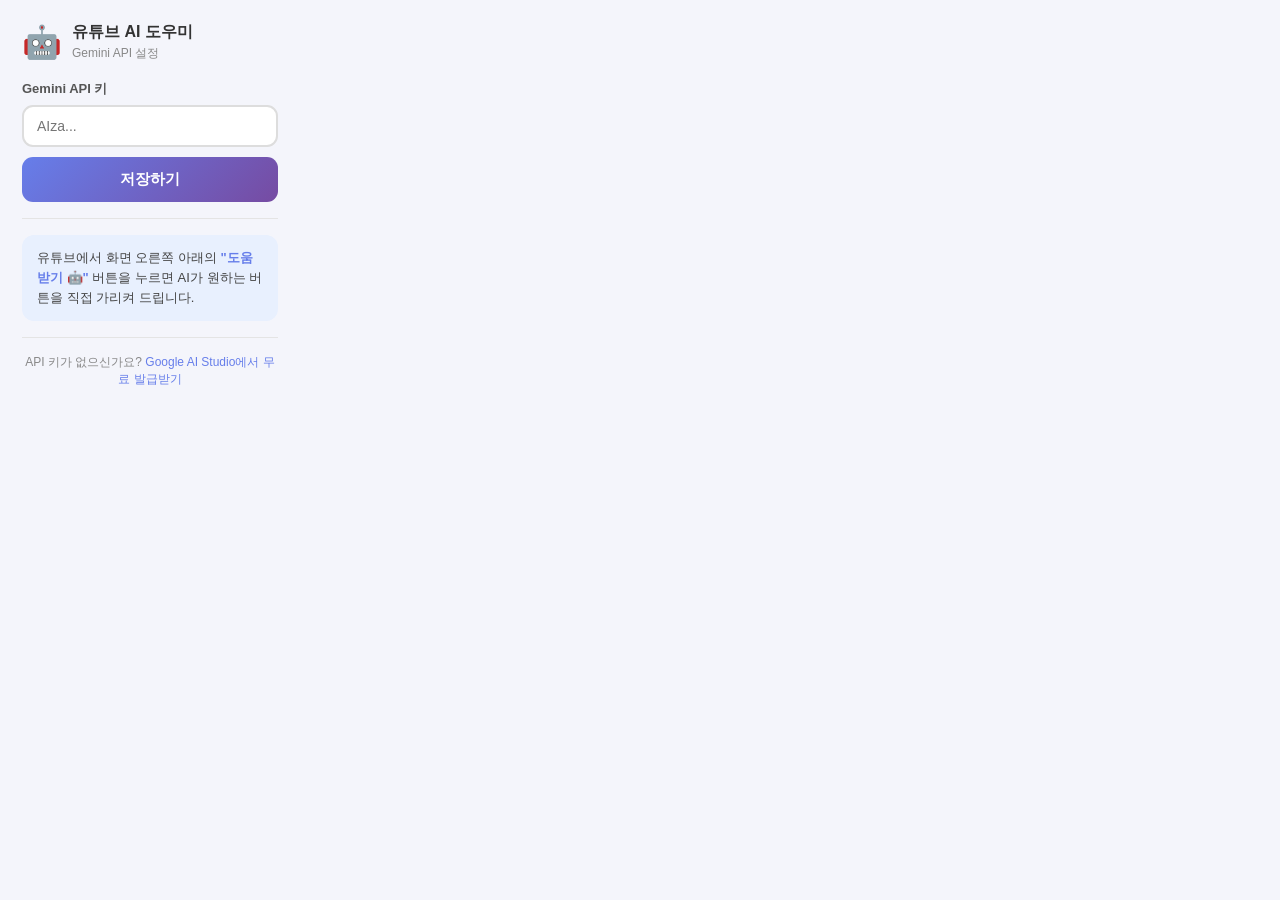
==== popup/popup.html @ 193fb79a "유튜브 AI 도우미 v1.0.0 초기 커밋 - AI 기반 버튼 가이드 (DOM 스냅샷 + Claude Haiku) - 퀵액션 버튼 그리드 (재생/볼륨/자막 등 9개) - 실시간 스" ====
<!DOCTYPE html>
<html lang="ko">
<head>
  <meta charset="UTF-8">
  <title>유튜브 AI 도우미</title>
  <style>
    * { box-sizing: border-box; margin: 0; padding: 0; }

    body {
      width: 300px;
      padding: 22px;
      font-family: -apple-system, 'Apple SD Gothic Neo', 'Noto Sans KR', sans-serif;
      background: #f4f5fb;
      color: #333;
    }

    .logo {
      display: flex;
      align-items: center;
      gap: 10px;
      margin-bottom: 18px;
    }

    .logo-icon { font-size: 32px; }

    .logo-text h1 { font-size: 16px; font-weight: 800; }
    .logo-text p  { font-size: 12px; color: #888; margin-top: 2px; }

    label {
      display: block;
      font-size: 13px;
      font-weight: 600;
      color: #555;
      margin-bottom: 7px;
    }

    input[type="password"] {
      width: 100%;
      padding: 11px 13px;
      border: 2px solid #ddd;
      border-radius: 11px;
      font-size: 14px;
      outline: none;
      transition: border-color 0.2s;
      background: #fff;
    }

    input[type="password"]:focus { border-color: #667eea; }

    .save-btn {
      display: block;
      width: 100%;
      margin-top: 10px;
      padding: 13px;
      background: linear-gradient(135deg, #667eea, #764ba2);
      border: none;
      border-radius: 11px;
      color: #fff;
      font-size: 15px;
      font-weight: 700;
      cursor: pointer;
      transition: opacity 0.2s;
    }
    .save-btn:hover { opacity: 0.9; }

    .status {
      display: none;
      margin-top: 10px;
      text-align: center;
      font-size: 13px;
      color: #28a745;
      font-weight: 600;
    }

    .info-box {
      margin-top: 16px;
      padding: 13px 15px;
      background: #e8f0fe;
      border-radius: 12px;
      font-size: 13px;
      color: #444;
      line-height: 1.55;
    }

    .info-box strong { color: #667eea; }

    .divider {
      height: 1px;
      background: #e4e4e4;
      margin: 16px 0;
    }

    .key-link {
      font-size: 12px;
      color: #888;
      text-align: center;
      display: block;
    }
    .key-link a { color: #667eea; text-decoration: none; }
    .key-link a:hover { text-decoration: underline; }
  </style>
</head>
<body>
  <div class="logo">
    <span class="logo-icon">🤖</span>
    <div class="logo-text">
      <h1>유튜브 AI 도우미</h1>
      <p>Gemini API 설정</p>
    </div>
  </div>

  <label for="api-key">Gemini API 키</label>
  <input type="password" id="api-key" placeholder="AIza..." autocomplete="off" />
  <button class="save-btn" id="save-btn">저장하기</button>
  <div class="status" id="status">✓ 저장되었습니다!</div>

  <div class="divider"></div>

  <div class="info-box">
    유튜브에서 화면 오른쪽 아래의
    <strong>"도움받기 🤖"</strong> 버튼을 누르면
    AI가 원하는 버튼을 직접 가리켜 드립니다.
  </div>

  <div class="divider"></div>

  <span class="key-link">
    API 키가 없으신가요?
    <a href="https://aistudio.google.com/app/apikey" target="_blank">Google AI Studio에서 무료 발급받기</a>
  </span>

  <script src="popup.js"></script>
</body>
</html>
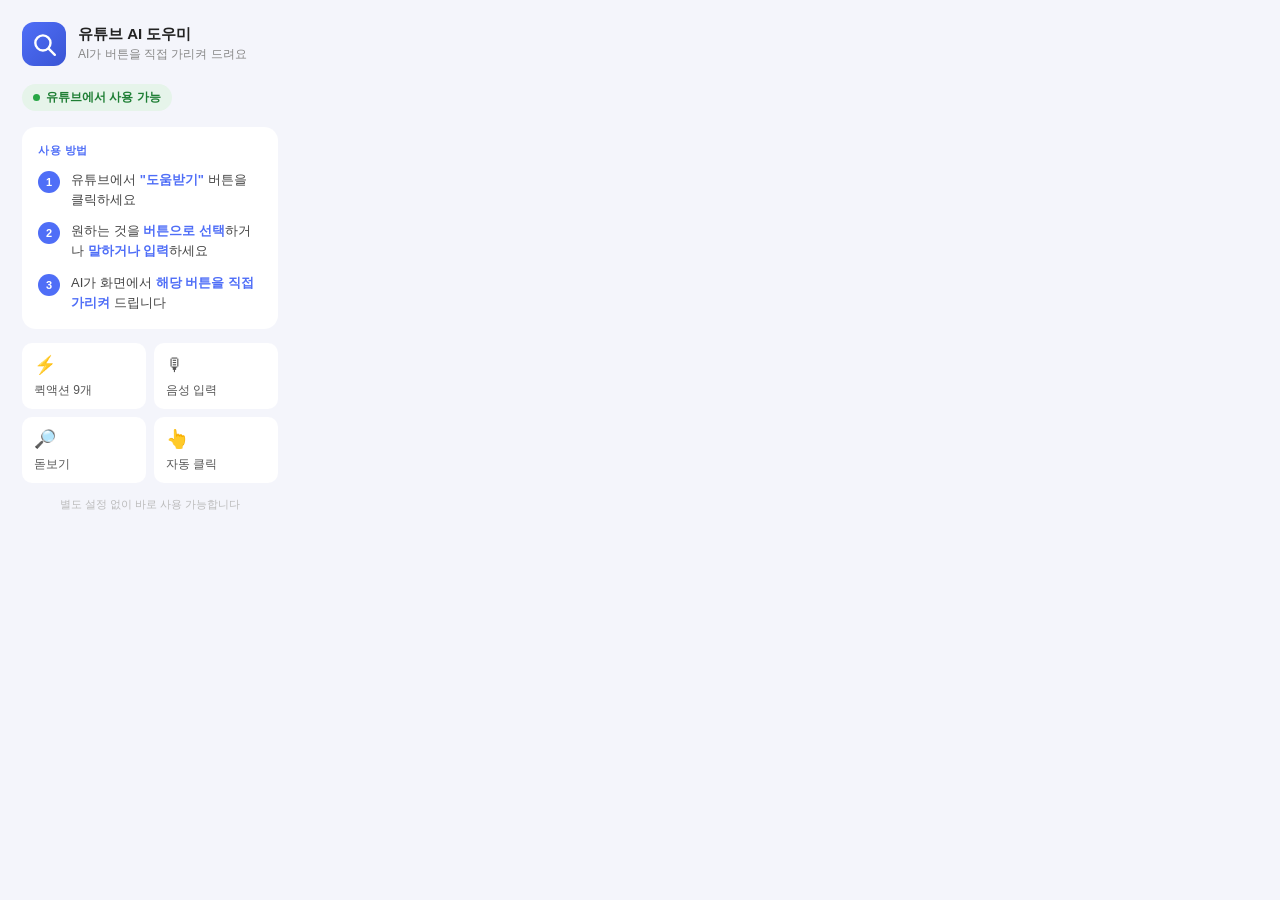
==== commit b0b49b76: "Production cleanup: fix popup and remove dev code - Replace misleading Gemini API key popup with pro" ====
--- a/popup/popup.html
+++ b/popup/popup.html
@@ -14,121 +14,171 @@
       color: #333;
     }
 
-    .logo {
+    .header {
       display: flex;
       align-items: center;
-      gap: 10px;
+      gap: 12px;
       margin-bottom: 18px;
     }
 
-    .logo-icon { font-size: 32px; }
-
-    .logo-text h1 { font-size: 16px; font-weight: 800; }
-    .logo-text p  { font-size: 12px; color: #888; margin-top: 2px; }
-
-    label {
-      display: block;
-      font-size: 13px;
-      font-weight: 600;
-      color: #555;
-      margin-bottom: 7px;
+    .header-icon {
+      width: 44px;
+      height: 44px;
+      background: linear-gradient(135deg, #4F6EF7, #3a55d4);
+      border-radius: 12px;
+      display: flex;
+      align-items: center;
+      justify-content: center;
+      flex-shrink: 0;
     }
 
-    input[type="password"] {
-      width: 100%;
-      padding: 11px 13px;
-      border: 2px solid #ddd;
-      border-radius: 11px;
-      font-size: 14px;
-      outline: none;
-      transition: border-color 0.2s;
-      background: #fff;
+    .header-icon svg { width: 26px; height: 26px; }
+
+    .header-text h1 { font-size: 15px; font-weight: 800; color: #222; }
+    .header-text p  { font-size: 12px; color: #888; margin-top: 2px; }
+
+    .status-badge {
+      display: inline-flex;
+      align-items: center;
+      gap: 6px;
+      background: #e6f4ea;
+      color: #1e7e34;
+      font-size: 12px;
+      font-weight: 600;
+      padding: 5px 11px;
+      border-radius: 20px;
+      margin-bottom: 16px;
     }
 
-    input[type="password"]:focus { border-color: #667eea; }
-
-    .save-btn {
-      display: block;
-      width: 100%;
-      margin-top: 10px;
-      padding: 13px;
-      background: linear-gradient(135deg, #667eea, #764ba2);
-      border: none;
-      border-radius: 11px;
-      color: #fff;
-      font-size: 15px;
-      font-weight: 700;
-      cursor: pointer;
-      transition: opacity 0.2s;
-    }
-    .save-btn:hover { opacity: 0.9; }
-
-    .status {
-      display: none;
-      margin-top: 10px;
-      text-align: center;
-      font-size: 13px;
-      color: #28a745;
-      font-weight: 600;
+    .status-dot {
+      width: 7px;
+      height: 7px;
+      background: #28a745;
+      border-radius: 50%;
+      animation: blink 1.8s infinite;
     }
 
-    .info-box {
-      margin-top: 16px;
-      padding: 13px 15px;
-      background: #e8f0fe;
-      border-radius: 12px;
-      font-size: 13px;
-      color: #444;
-      line-height: 1.55;
+    @keyframes blink {
+      0%, 100% { opacity: 1; }
+      50% { opacity: 0.3; }
     }
 
-    .info-box strong { color: #667eea; }
-
-    .divider {
-      height: 1px;
-      background: #e4e4e4;
-      margin: 16px 0;
+    .steps {
+      background: white;
+      border-radius: 14px;
+      padding: 16px;
+      margin-bottom: 14px;
     }
 
-    .key-link {
+    .steps-title {
+      font-size: 11px;
+      font-weight: 700;
+      color: #4F6EF7;
+      margin-bottom: 12px;
+      letter-spacing: 0.5px;
+    }
+
+    .step {
+      display: flex;
+      gap: 11px;
+      margin-bottom: 11px;
+      align-items: flex-start;
+    }
+
+    .step:last-child { margin-bottom: 0; }
+
+    .step-num {
+      width: 22px;
+      height: 22px;
+      background: #4F6EF7;
+      color: white;
+      border-radius: 50%;
+      font-size: 11px;
+      font-weight: 700;
+      display: flex;
+      align-items: center;
+      justify-content: center;
+      flex-shrink: 0;
+      margin-top: 1px;
+    }
+
+    .step-text {
+      font-size: 13px;
+      line-height: 1.55;
+      color: #444;
+    }
+
+    .step-text strong { color: #4F6EF7; }
+
+    .features {
+      display: grid;
+      grid-template-columns: 1fr 1fr;
+      gap: 8px;
+      margin-bottom: 14px;
+    }
+
+    .feature {
+      background: white;
+      border-radius: 10px;
+      padding: 10px 12px;
       font-size: 12px;
-      color: #888;
+      color: #555;
+      font-weight: 500;
+      line-height: 1.4;
+    }
+
+    .feature .feat-icon { font-size: 18px; margin-bottom: 4px; display: block; }
+
+    .footer {
       text-align: center;
-      display: block;
+      font-size: 11px;
+      color: #bbb;
     }
-    .key-link a { color: #667eea; text-decoration: none; }
-    .key-link a:hover { text-decoration: underline; }
   </style>
 </head>
 <body>
-  <div class="logo">
-    <span class="logo-icon">🤖</span>
-    <div class="logo-text">
+  <div class="header">
+    <div class="header-icon">
+      <svg viewBox="0 0 24 24" fill="none" stroke="white" stroke-width="2.2"
+           stroke-linecap="round" stroke-linejoin="round">
+        <circle cx="11" cy="11" r="7"/>
+        <line x1="16.5" y1="16.5" x2="22" y2="22"/>
+      </svg>
+    </div>
+    <div class="header-text">
       <h1>유튜브 AI 도우미</h1>
-      <p>Gemini API 설정</p>
+      <p>AI가 버튼을 직접 가리켜 드려요</p>
     </div>
   </div>
 
-  <label for="api-key">Gemini API 키</label>
-  <input type="password" id="api-key" placeholder="AIza..." autocomplete="off" />
-  <button class="save-btn" id="save-btn">저장하기</button>
-  <div class="status" id="status">✓ 저장되었습니다!</div>
-
-  <div class="divider"></div>
-
-  <div class="info-box">
-    유튜브에서 화면 오른쪽 아래의
-    <strong>"도움받기 🤖"</strong> 버튼을 누르면
-    AI가 원하는 버튼을 직접 가리켜 드립니다.
+  <div class="status-badge">
+    <div class="status-dot"></div>
+    유튜브에서 사용 가능
   </div>
 
-  <div class="divider"></div>
+  <div class="steps">
+    <div class="steps-title">사용 방법</div>
+    <div class="step">
+      <div class="step-num">1</div>
+      <div class="step-text">유튜브에서 <strong>"도움받기"</strong> 버튼을 클릭하세요</div>
+    </div>
+    <div class="step">
+      <div class="step-num">2</div>
+      <div class="step-text">원하는 것을 <strong>버튼으로 선택</strong>하거나 <strong>말하거나 입력</strong>하세요</div>
+    </div>
+    <div class="step">
+      <div class="step-num">3</div>
+      <div class="step-text">AI가 화면에서 <strong>해당 버튼을 직접 가리켜</strong> 드립니다</div>
+    </div>
+  </div>
 
-  <span class="key-link">
-    API 키가 없으신가요?
-    <a href="https://aistudio.google.com/app/apikey" target="_blank">Google AI Studio에서 무료 발급받기</a>
-  </span>
+  <div class="features">
+    <div class="feature"><span class="feat-icon">⚡</span>퀵액션 9개</div>
+    <div class="feature"><span class="feat-icon">🎙</span>음성 입력</div>
+    <div class="feature"><span class="feat-icon">🔎</span>돋보기</div>
+    <div class="feature"><span class="feat-icon">👆</span>자동 클릭</div>
+  </div>
 
-  <script src="popup.js"></script>
+  <div class="footer">별도 설정 없이 바로 사용 가능합니다</div>
 </body>
 </html>
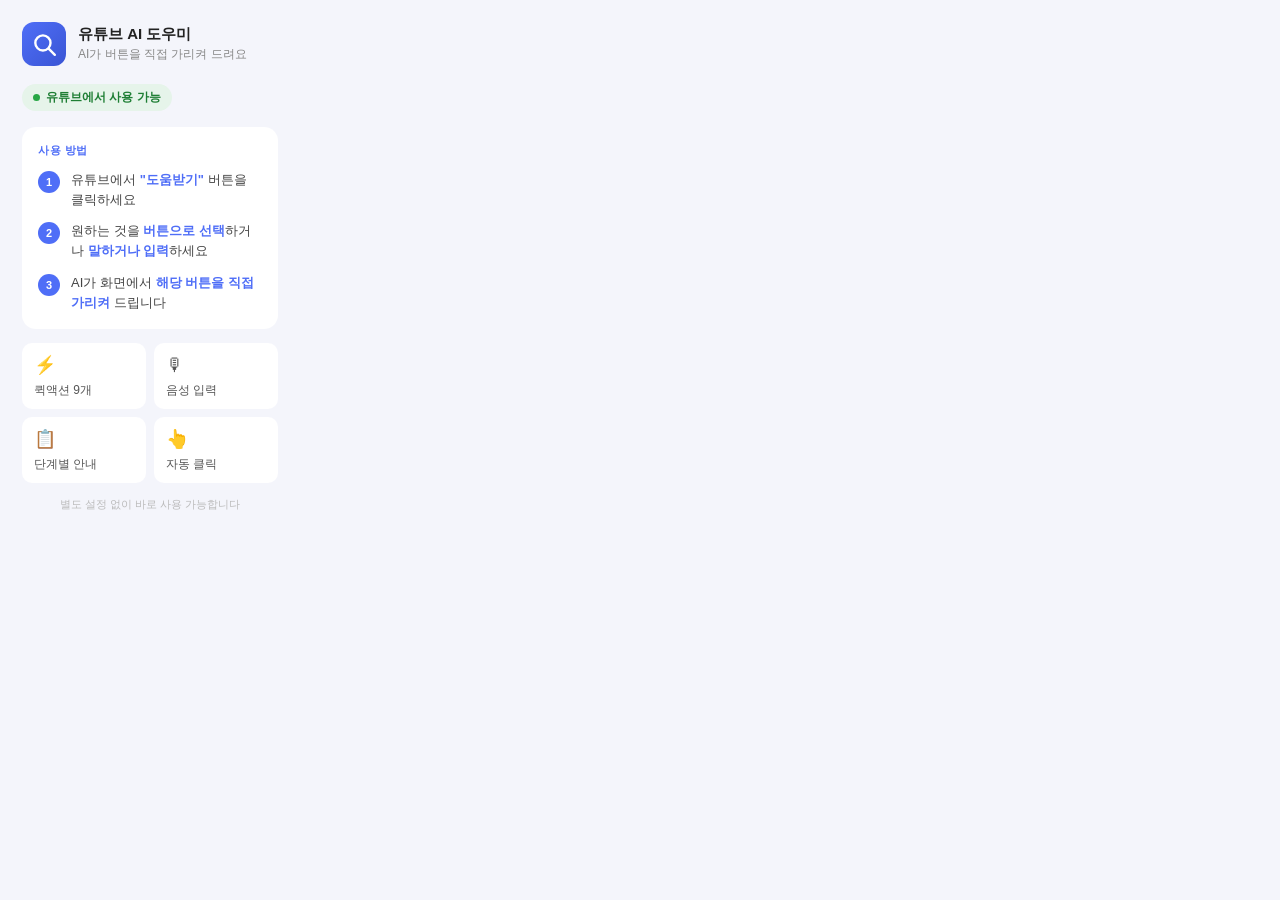
==== commit e32b4e58: "fix: 공개 API 프록시 차단 및 확장 정리 Worker가 클라이언트 본문(model/messages)을 검증 없이 Anthropic에 전달하고 ACAO를 *로 열어둬서, 누구" ====
--- a/popup/popup.html
+++ b/popup/popup.html
@@ -175,7 +175,7 @@
   <div class="features">
     <div class="feature"><span class="feat-icon">⚡</span>퀵액션 9개</div>
     <div class="feature"><span class="feat-icon">🎙</span>음성 입력</div>
-    <div class="feature"><span class="feat-icon">🔎</span>돋보기</div>
+    <div class="feature"><span class="feat-icon">📋</span>단계별 안내</div>
     <div class="feature"><span class="feat-icon">👆</span>자동 클릭</div>
   </div>
 
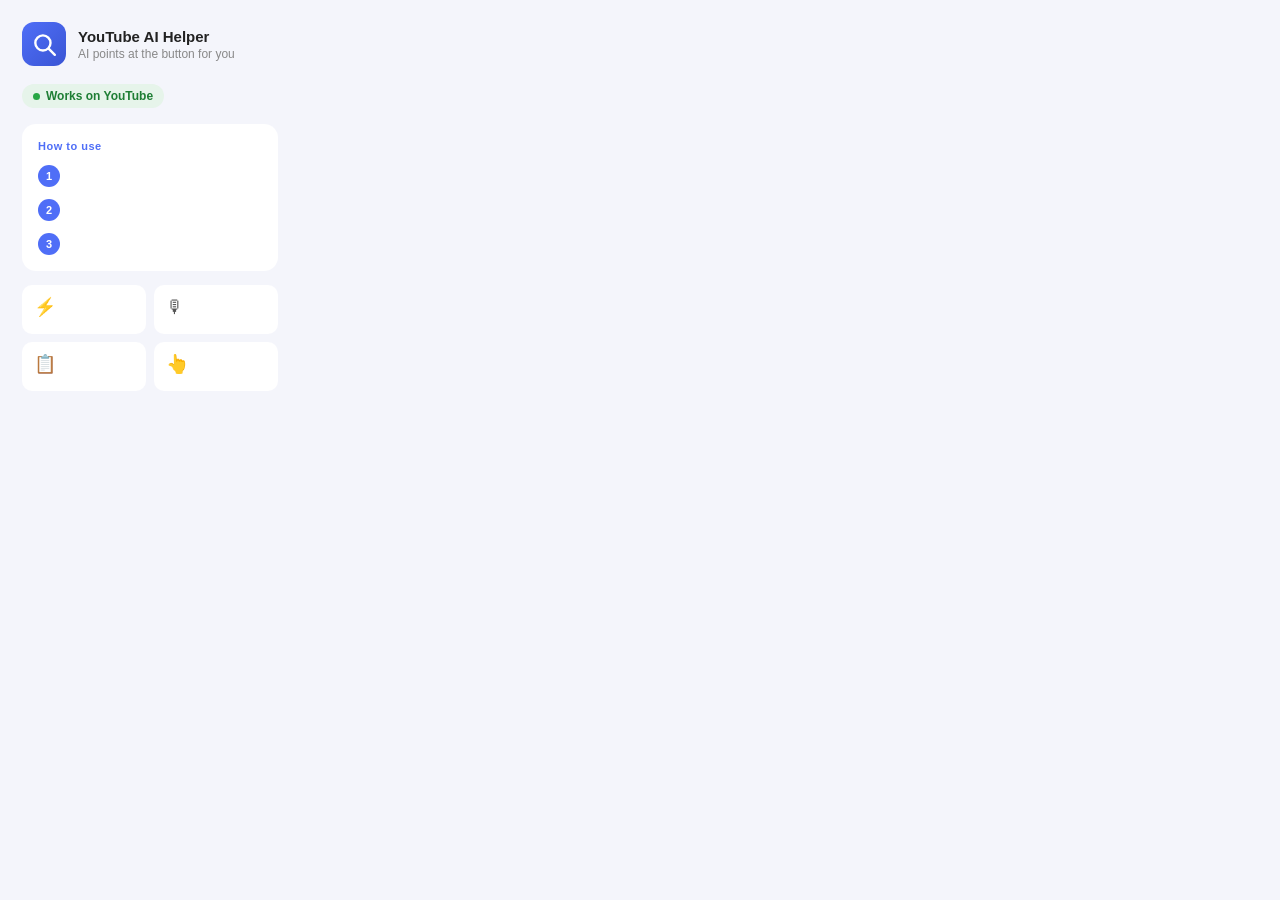
==== commit 5a1600ab: "feat: 영문판(i18n) 지원 + 스토어 패키징 스크립트 - chrome.i18n 기반 ko/en 다국어 (_locales, 키 48개) - manifest name/descr" ====
--- a/popup/popup.html
+++ b/popup/popup.html
@@ -1,8 +1,8 @@
 <!DOCTYPE html>
-<html lang="ko">
+<html>
 <head>
   <meta charset="UTF-8">
-  <title>유튜브 AI 도우미</title>
+  <title id="popup-title">YouTube AI Helper</title>
   <style>
     * { box-sizing: border-box; margin: 0; padding: 0; }
 
@@ -146,39 +146,40 @@
       </svg>
     </div>
     <div class="header-text">
-      <h1>유튜브 AI 도우미</h1>
-      <p>AI가 버튼을 직접 가리켜 드려요</p>
+      <h1 id="header-title">YouTube AI Helper</h1>
+      <p id="header-subtitle">AI points at the button for you</p>
     </div>
   </div>
 
   <div class="status-badge">
     <div class="status-dot"></div>
-    유튜브에서 사용 가능
+    <span id="status-badge-text">Works on YouTube</span>
   </div>
 
   <div class="steps">
-    <div class="steps-title">사용 방법</div>
+    <div class="steps-title" id="steps-title">How to use</div>
     <div class="step">
       <div class="step-num">1</div>
-      <div class="step-text">유튜브에서 <strong>"도움받기"</strong> 버튼을 클릭하세요</div>
+      <div class="step-text" id="step-1"></div>
     </div>
     <div class="step">
       <div class="step-num">2</div>
-      <div class="step-text">원하는 것을 <strong>버튼으로 선택</strong>하거나 <strong>말하거나 입력</strong>하세요</div>
+      <div class="step-text" id="step-2"></div>
     </div>
     <div class="step">
       <div class="step-num">3</div>
-      <div class="step-text">AI가 화면에서 <strong>해당 버튼을 직접 가리켜</strong> 드립니다</div>
+      <div class="step-text" id="step-3"></div>
     </div>
   </div>
 
   <div class="features">
-    <div class="feature"><span class="feat-icon">⚡</span>퀵액션 9개</div>
-    <div class="feature"><span class="feat-icon">🎙</span>음성 입력</div>
-    <div class="feature"><span class="feat-icon">📋</span>단계별 안내</div>
-    <div class="feature"><span class="feat-icon">👆</span>자동 클릭</div>
+    <div class="feature"><span class="feat-icon">⚡</span><span id="feature-1"></span></div>
+    <div class="feature"><span class="feat-icon">🎙</span><span id="feature-2"></span></div>
+    <div class="feature"><span class="feat-icon">📋</span><span id="feature-3"></span></div>
+    <div class="feature"><span class="feat-icon">👆</span><span id="feature-4"></span></div>
   </div>
 
-  <div class="footer">별도 설정 없이 바로 사용 가능합니다</div>
+  <div class="footer" id="footer-text"></div>
+  <script src="popup.js"></script>
 </body>
 </html>
